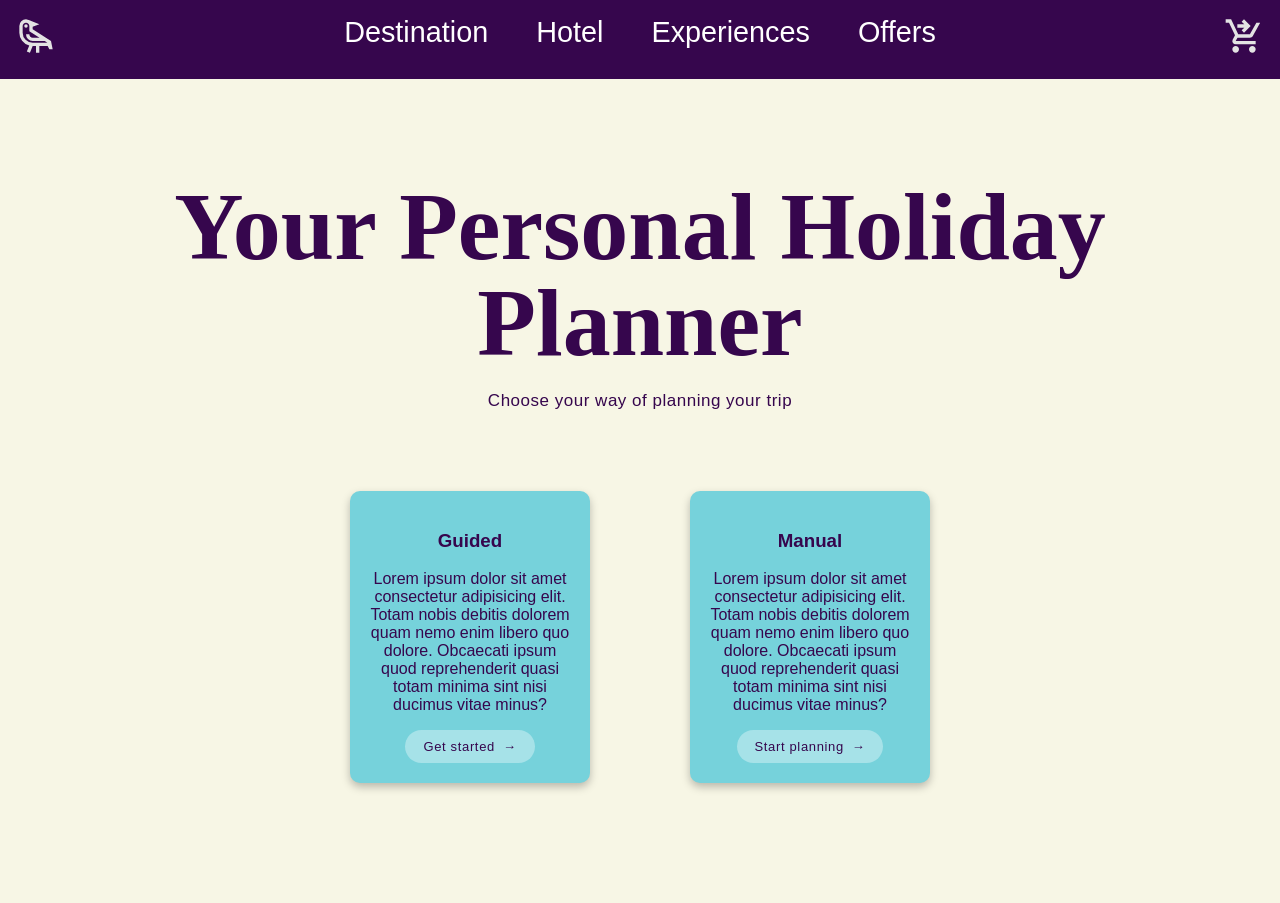
==== Index.html @ 237487a4 "Merge pull request #2 from FanoBrunoB/feat-HeroSection feat: Hero section done" ====
<!DOCTYPE html>
<html lang="en">

<head>
    <meta charset="UTF-8">
    <meta name="viewport" content="width=device-width, initial-scale=1.0">
    <title>Holiday Website</title>
    <link rel="stylesheet" href="/CSS/index.css">
</head>

<body>

    <nav class="main-nav">
        <div class="main-item">
            <div class="item"><img src="assests/logo.svg" alt="" width="40" height="40"></div>
        </div>
        <div class="main-item">
            <div class="item"><a href="#Destination">Destination</a></div>
            <div class="item"><a href="Hotel">Hotel</a></div>
            <div class="item"><a href="Experiences">Experiences</a></div>
            <div class="item"><a href="Offers">Offers</a></div>
        </div>
        <div class="main-item">
            <div class="item"><a href="example.html"><img src="assests/shoppingCart.svg" alt="" width="40" height="40"></a></div>
        </div>
    </nav>


    <section class="heroSection">
        <h1>Your Personal Holiday Planner
        </h1>
        <h3>Choose your way of planning your trip</h3>
        <div class="infoCardGrid">
            <a href="#guided" class="infoCard">

                <div class="infoCardContent">
                    <h3>Guided</h3>
                    <p>Lorem ipsum dolor sit amet consectetur adipisicing elit. Totam nobis debitis dolorem quam nemo enim
                        libero quo dolore. Obcaecati ipsum quod reprehenderit quasi totam minima sint nisi ducimus vitae minus?
                    </p>
                    <span class="infoCardBtn">Get started</span>
                </div>
            </a>
            <a href="#destinationPicker" class="infoCard">
                <div class="infoCardContent">
                    <h3>Manual</h3>
                    <p>Lorem ipsum dolor sit amet consectetur adipisicing elit. Totam nobis debitis dolorem quam nemo enim
                        libero quo dolore. Obcaecati ipsum quod reprehenderit quasi totam minima sint nisi ducimus vitae minus?
                    </p>
                    <span class="infoCardBtn">Start planning</span>
                </div>
            </a>
        </div>
    </section>

</body>

</html>
---- CSS/index.css ----
:root{
    --backgroundColor: #F7F6E5;
    --mainColor: #76D2DB;
    --mainColorDark: #4B9EA8;
    --secondaryColor: #36064D;
    --backgroundShadow: rgba(0, 0, 0, 0.25);
    --backgroundShadowHover: rgba(0, 0, 0, 0.35);
    --whiteColor: white;
}

body{
    background-color: var(--backgroundColor);
    font-family: 'Segoe UI', Tahoma, Geneva, Verdana, sans-serif;
    margin: 0;
    padding: 0;
    color: var(--secondaryColor);
}

/* Hero Section */

.heroSection{
    padding: 6.25rem 0;
    display: flex;
    flex-direction: column;
    align-items: center;
    justify-content: center;
}

.heroSection > h1{
  z-index: 1;
  font-family: 'Playfair Display', serif;
  font-size: clamp(3.25rem, 8vw, 6rem);
  font-weight: 900;
  color: var(--secondaryColor);
  text-align: center;
  line-height: 1;
  margin: 0 0 1.25rem;

  opacity: 0;
  animation: fadeUp 0.7s 0.1s ease forwards;
}

.heroSection > h3 {
  position: relative;
  z-index: 1;
  font-family: 'DM Sans', sans-serif;
  font-size: clamp(0.875rem, 2vw, 1.0625rem);
  font-weight: 400;
  color: var(--secondaryColor);
  opacity: 0;
  text-align: center;
  letter-spacing: 0.03em;
  margin: 0 0 3.75rem;

  animation: fadeUp 0.7s 0.3s ease forwards;
}

.infoCardGrid{
    display: grid;
    grid-template-columns: repeat(2, 1fr);
    gap: 6.25rem;
    padding: 1.25rem;
}

.heroSection a{
    text-decoration: none;
    color: inherit;
}

.infoCard{
    
    max-width: 12.5rem;
    padding: 1.25rem;
    background-color: var(--mainColor);
    color: var(--secondaryColor);
    border-radius: 0.625rem;
    text-align: center;
    box-shadow: 0 0.25rem 0.5rem var(--backgroundShadow);
    transition: all 0.3s ease;
}


.infoCard:hover{
    transform: translateY(-0.5rem) scale(1.02);
  box-shadow: 0 1.25rem 3.25rem var(--backgroundShadowHover);
}

.infoCardContent{
    text-decoration: none;
    color: inherit;
}

.infoCardBtn {
  display: inline-flex;
  align-items: center;
  gap: 0.5rem;
  align-self: flex-start;
  margin-top: auto;
  font-size: 0.8125rem;
  font-weight: 500;
  letter-spacing: 0.05em;
  color: var(--secondaryColor);

  background: rgba(255, 255, 255, 0.35);
  border: none;
  padding: 0.5625rem 1.125rem;
  border-radius: 999px;
  cursor: pointer;
  text-decoration: none;

  transition: all 0.2s ease, gap 0.25s ease;
}
.infoCardBtn::after {
  content: '→';
  transition: transform 0.25s ease;
}
.infoCard:hover .infoCardBtn {
  background: rgba(255, 255, 255, 0.55);
  gap: 0.875rem;
}
.infoCard:hover .infoCardBtn::after {
  transform: translateX(0.1875rem);
}

@keyframes fadeUp {
  from { opacity: 0; transform: translateY(1.5rem); }
  to   { opacity: 1; transform: translateY(0); }
}

.main-nav{
    display: flex;
    background-color: var(--secondaryColor);
    justify-content: space-between;
    
}

.main-item{
    display: flex;
    gap: 1rem;
}

.item{
    font-size: 1.8rem;
    color: var(--whiteColor);
    padding: 1rem;
}

.item a{
    color: var(--whiteColor);   
    text-decoration: none;
}

.item:hover{
    text-decoration: underline;
}
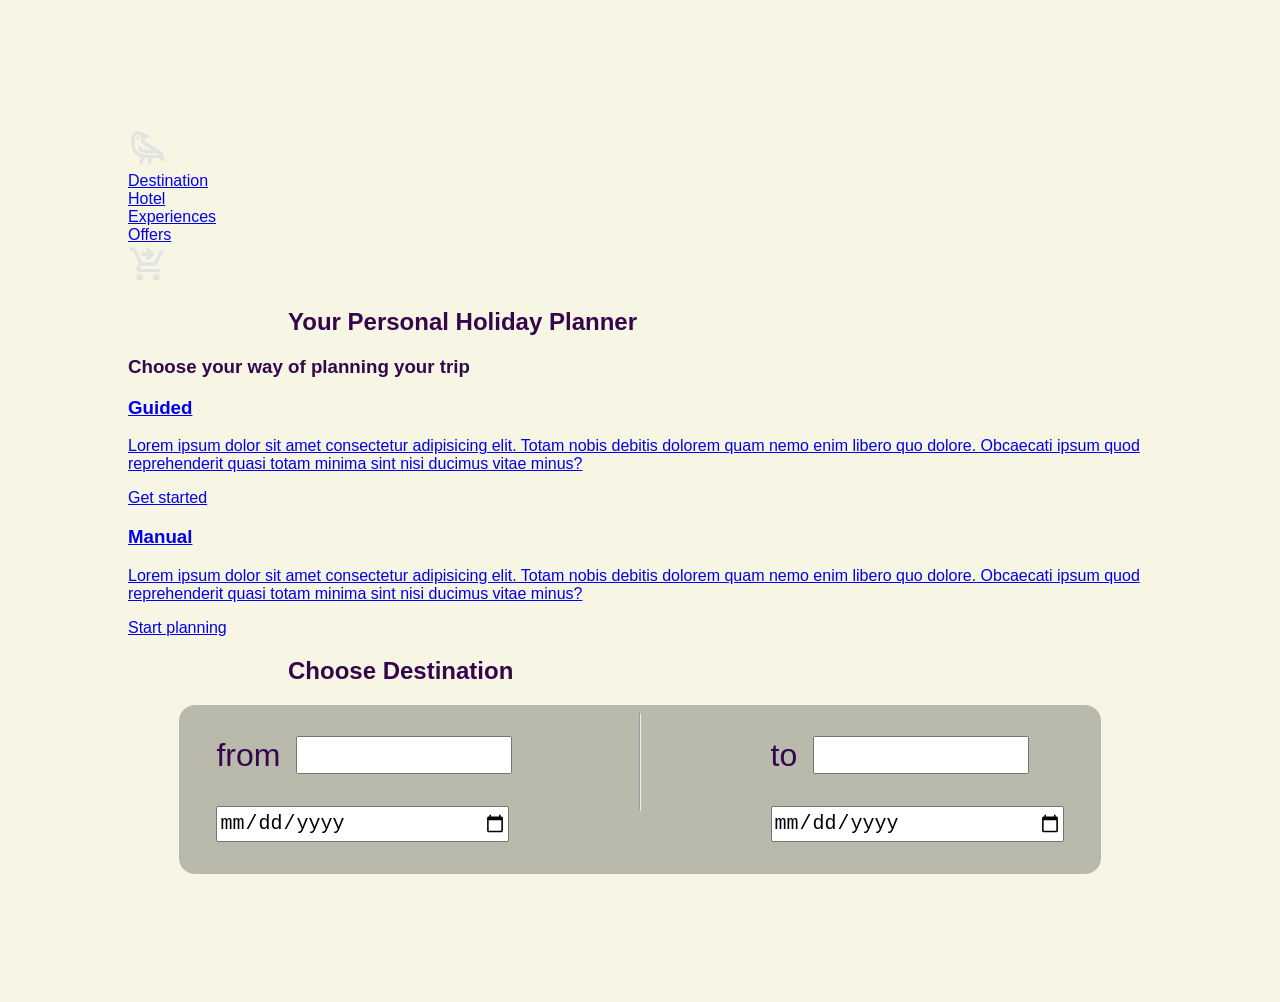
==== commit 060ed6ac: "Merge branch 'main' into feat-landing-page-destination" ====
--- a/Index.html
+++ b/Index.html
@@ -1,4 +1,4 @@
-<!DOCTYPE html>
+<!doctype html>
 <html lang="en">
 
 <head>
@@ -53,6 +53,30 @@
         </div>
     </section>
 
+    <section>
+      <h1>Choose Destination</h1>
+
+      <div class="destination-container" id="destinationPicker">
+        <div>
+          <div class="destination-search">
+            <p>from</p>
+            <input type="text" name="" id="" />
+          </div>
+          <input type="date" class="destination-date-picker" />
+        </div>
+
+        <hr />
+
+        <div>
+          <div class="destination-search">
+            <p>to</p>
+            <input type="text" name="" id="" />
+          </div>
+          <input type="date" class="destination-date-picker" />
+        </div>
+      </div>
+    </section>
+
 </body>
 
-</html>+</html>
--- a/CSS/index.css
+++ b/CSS/index.css
@@ -11,10 +11,55 @@
 body{
     background-color: var(--backgroundColor);
     font-family: 'Segoe UI', Tahoma, Geneva, Verdana, sans-serif;
-    margin: 0;
+    margin: 8rem;
     padding: 0;
     color: var(--secondaryColor);
 }
+
+h1{
+    margin-left: 10rem;
+}
+
+.destination-container{
+    background-color: var(--backgroundShadow);
+    display: grid;
+    grid-template-columns: 3fr 1fr 3fr;
+    gap: 2rem;
+    justify-items: center;
+    padding: 0rem 0 2rem 0;
+    border-radius: 1rem;
+    width: 90%;
+    margin-left: 5%;
+
+    hr{
+        height: 6rem;
+    }
+
+    p{
+        font-size: 2rem;
+    }
+
+    input{
+        height: 2rem;
+        font-size: 1.25rem;
+    }
+
+    input[type="text"] {
+        width: 13rem;
+    }
+}
+
+.destination-search{
+    display: flex;
+    flex-direction: row;
+    align-items: center;
+    gap: 1rem;
+    width: 18rem;
+}
+
+.destination-date-picker{
+    width: 18rem;
+ 
 
 /* Hero Section */
 
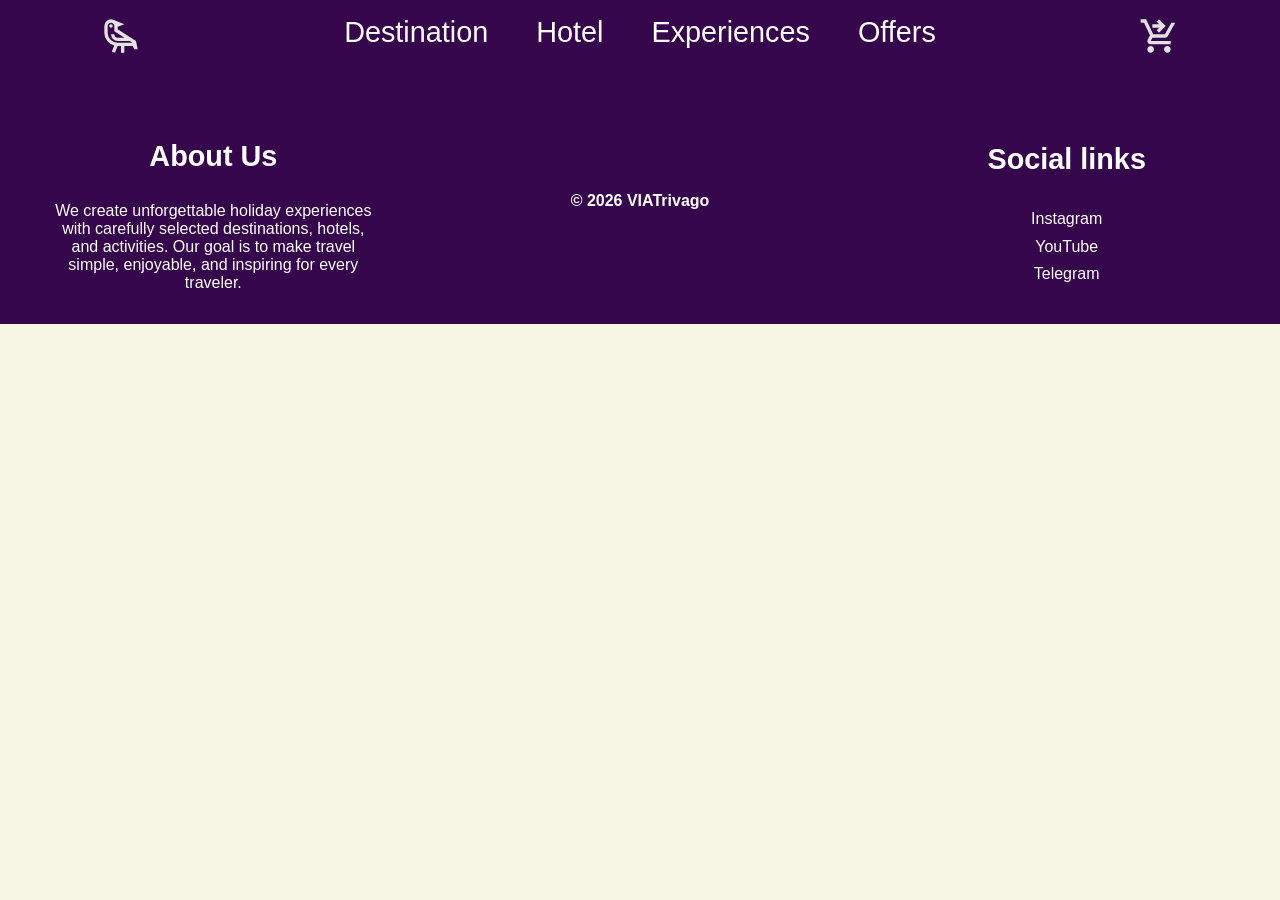
==== commit b1893807: "Feat: adding-footer" ====
--- a/Index.html
+++ b/Index.html
@@ -1,4 +1,4 @@
-<!doctype html>
+<!DOCTYPE html>
 <html lang="en">
 
 <head>
@@ -9,7 +9,6 @@
 </head>
 
 <body>
-
     <nav class="main-nav">
         <div class="main-item">
             <div class="item"><img src="assests/logo.svg" alt="" width="40" height="40"></div>
@@ -25,58 +24,26 @@
         </div>
     </nav>
 
-
-    <section class="heroSection">
-        <h1>Your Personal Holiday Planner
-        </h1>
-        <h3>Choose your way of planning your trip</h3>
-        <div class="infoCardGrid">
-            <a href="#guided" class="infoCard">
-
-                <div class="infoCardContent">
-                    <h3>Guided</h3>
-                    <p>Lorem ipsum dolor sit amet consectetur adipisicing elit. Totam nobis debitis dolorem quam nemo enim
-                        libero quo dolore. Obcaecati ipsum quod reprehenderit quasi totam minima sint nisi ducimus vitae minus?
-                    </p>
-                    <span class="infoCardBtn">Get started</span>
-                </div>
-            </a>
-            <a href="#destinationPicker" class="infoCard">
-                <div class="infoCardContent">
-                    <h3>Manual</h3>
-                    <p>Lorem ipsum dolor sit amet consectetur adipisicing elit. Totam nobis debitis dolorem quam nemo enim
-                        libero quo dolore. Obcaecati ipsum quod reprehenderit quasi totam minima sint nisi ducimus vitae minus?
-                    </p>
-                    <span class="infoCardBtn">Start planning</span>
-                </div>
-            </a>
+    <footer>
+        <div class="footer-div">
+            <h3>About Us</h3>
+            <p>We create unforgettable holiday experiences with carefully selected destinations,
+             hotels, and activities. Our goal is to make travel simple, enjoyable, 
+             and inspiring for every traveler.</p>
         </div>
-    </section>
-
-    <section>
-      <h1>Choose Destination</h1>
-
-      <div class="destination-container" id="destinationPicker">
-        <div>
-          <div class="destination-search">
-            <p>from</p>
-            <input type="text" name="" id="" />
-          </div>
-          <input type="date" class="destination-date-picker" />
+        <div class="footer-div">
+            <p><strong>© 2026 VIATrivago</strong></p>
+        </div>
+        <div class="footer-div">
+            <h3>Social links</h3>
+            <ul>
+                <li>Instagram</li>
+                <li>YouTube</li>
+                <li>Telegram</li>
+            </ul>
         </div>
 
-        <hr />
-
-        <div>
-          <div class="destination-search">
-            <p>to</p>
-            <input type="text" name="" id="" />
-          </div>
-          <input type="date" class="destination-date-picker" />
-        </div>
-      </div>
-    </section>
-
+    </footer>
 </body>
 
-</html>
+</html>
--- a/CSS/index.css
+++ b/CSS/index.css
@@ -11,171 +11,14 @@
 body{
     background-color: var(--backgroundColor);
     font-family: 'Segoe UI', Tahoma, Geneva, Verdana, sans-serif;
-    margin: 8rem;
+    margin: 0;
     padding: 0;
-    color: var(--secondaryColor);
-}
-
-h1{
-    margin-left: 10rem;
-}
-
-.destination-container{
-    background-color: var(--backgroundShadow);
-    display: grid;
-    grid-template-columns: 3fr 1fr 3fr;
-    gap: 2rem;
-    justify-items: center;
-    padding: 0rem 0 2rem 0;
-    border-radius: 1rem;
-    width: 90%;
-    margin-left: 5%;
-
-    hr{
-        height: 6rem;
-    }
-
-    p{
-        font-size: 2rem;
-    }
-
-    input{
-        height: 2rem;
-        font-size: 1.25rem;
-    }
-
-    input[type="text"] {
-        width: 13rem;
-    }
-}
-
-.destination-search{
-    display: flex;
-    flex-direction: row;
-    align-items: center;
-    gap: 1rem;
-    width: 18rem;
-}
-
-.destination-date-picker{
-    width: 18rem;
- 
-
-/* Hero Section */
-
-.heroSection{
-    padding: 6.25rem 0;
-    display: flex;
-    flex-direction: column;
-    align-items: center;
-    justify-content: center;
-}
-
-.heroSection > h1{
-  z-index: 1;
-  font-family: 'Playfair Display', serif;
-  font-size: clamp(3.25rem, 8vw, 6rem);
-  font-weight: 900;
-  color: var(--secondaryColor);
-  text-align: center;
-  line-height: 1;
-  margin: 0 0 1.25rem;
-
-  opacity: 0;
-  animation: fadeUp 0.7s 0.1s ease forwards;
-}
-
-.heroSection > h3 {
-  position: relative;
-  z-index: 1;
-  font-family: 'DM Sans', sans-serif;
-  font-size: clamp(0.875rem, 2vw, 1.0625rem);
-  font-weight: 400;
-  color: var(--secondaryColor);
-  opacity: 0;
-  text-align: center;
-  letter-spacing: 0.03em;
-  margin: 0 0 3.75rem;
-
-  animation: fadeUp 0.7s 0.3s ease forwards;
-}
-
-.infoCardGrid{
-    display: grid;
-    grid-template-columns: repeat(2, 1fr);
-    gap: 6.25rem;
-    padding: 1.25rem;
-}
-
-.heroSection a{
-    text-decoration: none;
-    color: inherit;
-}
-
-.infoCard{
-    
-    max-width: 12.5rem;
-    padding: 1.25rem;
-    background-color: var(--mainColor);
-    color: var(--secondaryColor);
-    border-radius: 0.625rem;
-    text-align: center;
-    box-shadow: 0 0.25rem 0.5rem var(--backgroundShadow);
-    transition: all 0.3s ease;
-}
-
-
-.infoCard:hover{
-    transform: translateY(-0.5rem) scale(1.02);
-  box-shadow: 0 1.25rem 3.25rem var(--backgroundShadowHover);
-}
-
-.infoCardContent{
-    text-decoration: none;
-    color: inherit;
-}
-
-.infoCardBtn {
-  display: inline-flex;
-  align-items: center;
-  gap: 0.5rem;
-  align-self: flex-start;
-  margin-top: auto;
-  font-size: 0.8125rem;
-  font-weight: 500;
-  letter-spacing: 0.05em;
-  color: var(--secondaryColor);
-
-  background: rgba(255, 255, 255, 0.35);
-  border: none;
-  padding: 0.5625rem 1.125rem;
-  border-radius: 999px;
-  cursor: pointer;
-  text-decoration: none;
-
-  transition: all 0.2s ease, gap 0.25s ease;
-}
-.infoCardBtn::after {
-  content: '→';
-  transition: transform 0.25s ease;
-}
-.infoCard:hover .infoCardBtn {
-  background: rgba(255, 255, 255, 0.55);
-  gap: 0.875rem;
-}
-.infoCard:hover .infoCardBtn::after {
-  transform: translateX(0.1875rem);
-}
-
-@keyframes fadeUp {
-  from { opacity: 0; transform: translateY(1.5rem); }
-  to   { opacity: 1; transform: translateY(0); }
 }
 
 .main-nav{
     display: flex;
     background-color: var(--secondaryColor);
-    justify-content: space-between;
+    justify-content: space-around;
     
 }
 
@@ -197,4 +40,35 @@
 
 .item:hover{
     text-decoration: underline;
+}
+
+footer {
+    display: flex;
+    background-color: var(--secondaryColor);
+    justify-content: space-around;
+    color: var(--whiteColor);
+    align-items: center;
+    text-align: center;
+}
+.footer-div{
+    flex: 1;
+    padding: 2rem;
+}
+footer h3{
+    font-size: 1.8rem;
+}
+
+footer p{
+    max-width: 20rem;
+    margin: 0 auto;
+    font-size: 1rem;
+}
+footer ul {
+    list-style: none;
+    padding: 0;
+    margin: 0;
+    text-align: center;
+}
+footer li {
+    padding: 0.3rem;
 }
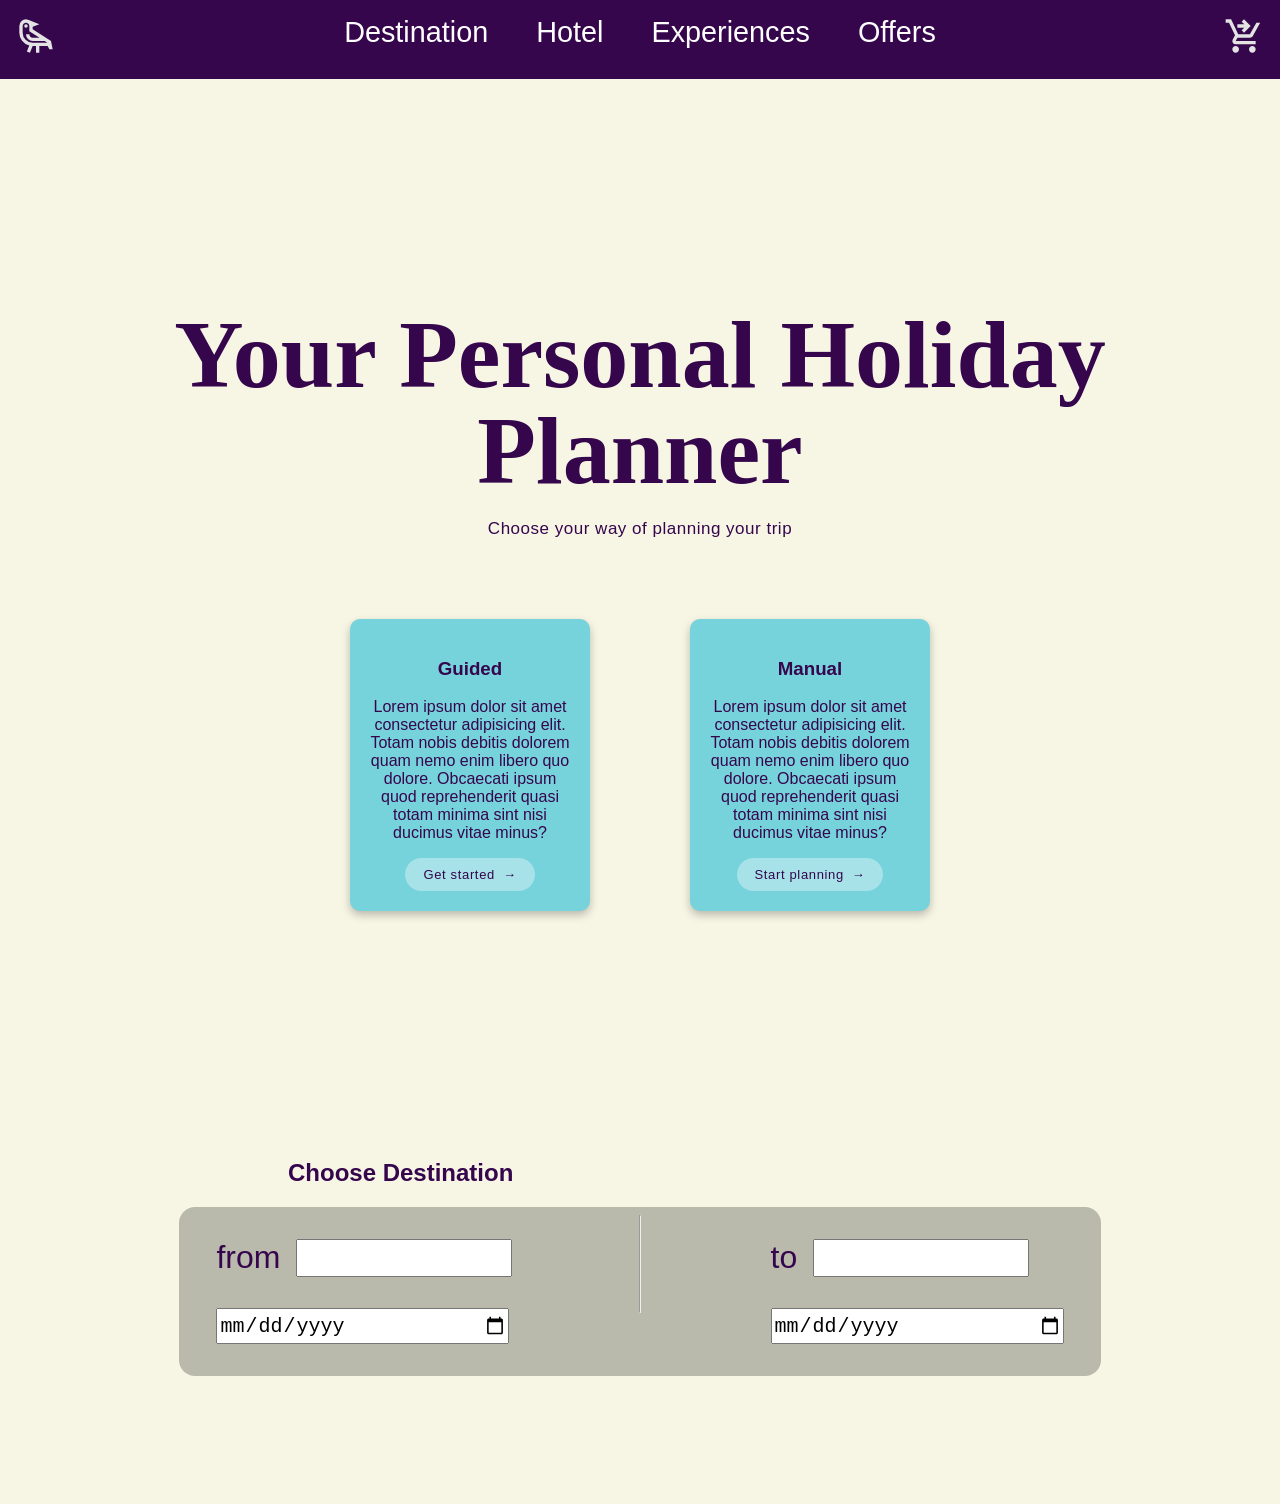
==== commit 4c42530a: "Merge pull request #3 from FanoBrunoB/feat-landing-page-destination Feat landing page destination" ====
--- a/Index.html
+++ b/Index.html
@@ -1,4 +1,4 @@
-<!DOCTYPE html>
+<!doctype html>
 <html lang="en">
 
 <head>
@@ -9,6 +9,7 @@
 </head>
 
 <body>
+
     <nav class="main-nav">
         <div class="main-item">
             <div class="item"><img src="assests/logo.svg" alt="" width="40" height="40"></div>
@@ -24,26 +25,58 @@
         </div>
     </nav>
 
-    <footer>
-        <div class="footer-div">
-            <h3>About Us</h3>
-            <p>We create unforgettable holiday experiences with carefully selected destinations,
-             hotels, and activities. Our goal is to make travel simple, enjoyable, 
-             and inspiring for every traveler.</p>
+
+    <section class="heroSection">
+        <h1>Your Personal Holiday Planner
+        </h1>
+        <h3>Choose your way of planning your trip</h3>
+        <div class="infoCardGrid">
+            <a href="#guided" class="infoCard">
+
+                <div class="infoCardContent">
+                    <h3>Guided</h3>
+                    <p>Lorem ipsum dolor sit amet consectetur adipisicing elit. Totam nobis debitis dolorem quam nemo enim
+                        libero quo dolore. Obcaecati ipsum quod reprehenderit quasi totam minima sint nisi ducimus vitae minus?
+                    </p>
+                    <span class="infoCardBtn">Get started</span>
+                </div>
+            </a>
+            <a href="#destinationPicker" class="infoCard">
+                <div class="infoCardContent">
+                    <h3>Manual</h3>
+                    <p>Lorem ipsum dolor sit amet consectetur adipisicing elit. Totam nobis debitis dolorem quam nemo enim
+                        libero quo dolore. Obcaecati ipsum quod reprehenderit quasi totam minima sint nisi ducimus vitae minus?
+                    </p>
+                    <span class="infoCardBtn">Start planning</span>
+                </div>
+            </a>
         </div>
-        <div class="footer-div">
-            <p><strong>© 2026 VIATrivago</strong></p>
-        </div>
-        <div class="footer-div">
-            <h3>Social links</h3>
-            <ul>
-                <li>Instagram</li>
-                <li>YouTube</li>
-                <li>Telegram</li>
-            </ul>
+    </section>
+
+    <section>
+      <h1>Choose Destination</h1>
+
+      <div class="destination-container" id="destinationPicker">
+        <div>
+          <div class="destination-search">
+            <p>from</p>
+            <input type="text" name="" id="" />
+          </div>
+          <input type="date" class="destination-date-picker" />
         </div>
 
-    </footer>
+        <hr />
+
+        <div>
+          <div class="destination-search">
+            <p>to</p>
+            <input type="text" name="" id="" />
+          </div>
+          <input type="date" class="destination-date-picker" />
+        </div>
+      </div>
+    </section>
+
 </body>
 
-</html>+</html>
--- a/CSS/index.css
+++ b/CSS/index.css
@@ -1,74 +1,209 @@
-:root{
-    --backgroundColor: #F7F6E5;
-    --mainColor: #76D2DB;
-    --mainColorDark: #4B9EA8;
-    --secondaryColor: #36064D;
-    --backgroundShadow: rgba(0, 0, 0, 0.25);
-    --backgroundShadowHover: rgba(0, 0, 0, 0.35);
-    --whiteColor: white;
-}
-
-body{
-    background-color: var(--backgroundColor);
-    font-family: 'Segoe UI', Tahoma, Geneva, Verdana, sans-serif;
-    margin: 0;
-    padding: 0;
-}
-
-.main-nav{
-    display: flex;
-    background-color: var(--secondaryColor);
-    justify-content: space-around;
-    
-}
-
-.main-item{
-    display: flex;
-    gap: 1rem;
-}
-
-.item{
-    font-size: 1.8rem;
-    color: var(--whiteColor);
-    padding: 1rem;
-}
-
-.item a{
-    color: var(--whiteColor);   
-    text-decoration: none;
-}
-
-.item:hover{
-    text-decoration: underline;
-}
-
-footer {
-    display: flex;
-    background-color: var(--secondaryColor);
-    justify-content: space-around;
-    color: var(--whiteColor);
-    align-items: center;
-    text-align: center;
-}
-.footer-div{
-    flex: 1;
-    padding: 2rem;
-}
-footer h3{
-    font-size: 1.8rem;
-}
-
-footer p{
-    max-width: 20rem;
-    margin: 0 auto;
-    font-size: 1rem;
-}
-footer ul {
-    list-style: none;
-    padding: 0;
-    margin: 0;
-    text-align: center;
-}
-footer li {
-    padding: 0.3rem;
-}+:root {
+  --backgroundColor: #f7f6e5;
+  --mainColor: #76d2db;
+  --mainColorDark: #4b9ea8;
+  --secondaryColor: #36064d;
+  --backgroundShadow: rgba(0, 0, 0, 0.25);
+  --backgroundShadowHover: rgba(0, 0, 0, 0.35);
+  --whiteColor: white;
+}
+
+body {
+  background-color: var(--backgroundColor);
+  font-family: "Segoe UI", Tahoma, Geneva, Verdana, sans-serif;
+  margin: 0rem;
+  padding: 0;
+  color: var(--secondaryColor);
+
+  section{
+    margin: 8rem;
+  }
+}
+
+h1 {
+  margin-left: 10rem;
+}
+
+.destination-container {
+  background-color: var(--backgroundShadow);
+  display: grid;
+  grid-template-columns: 3fr 1fr 3fr;
+  gap: 2rem;
+  justify-items: center;
+  padding: 0rem 0 2rem 0;
+  border-radius: 1rem;
+  width: 90%;
+  margin-left: 5%;
+
+  hr {
+    height: 6rem;
+  }
+
+  p {
+    font-size: 2rem;
+  }
+
+  input {
+    height: 2rem;
+    font-size: 1.25rem;
+  }
+
+  input[type="text"] {
+    width: 13rem;
+  }
+}
+
+.destination-search {
+  display: flex;
+  flex-direction: row;
+  align-items: center;
+  gap: 1rem;
+  width: 18rem;
+}
+
+.destination-date-picker {
+  width: 18rem;
+}
+
+/* Hero Section */
+
+.heroSection {
+  padding: 6.25rem 0;
+  display: flex;
+  flex-direction: column;
+  align-items: center;
+  justify-content: center;
+}
+
+.heroSection > h1 {
+  z-index: 1;
+  font-family: "Playfair Display", serif;
+  font-size: clamp(3.25rem, 8vw, 6rem);
+  font-weight: 900;
+  color: var(--secondaryColor);
+  text-align: center;
+  line-height: 1;
+  margin: 0 0 1.25rem;
+
+  opacity: 0;
+  animation: fadeUp 0.7s 0.1s ease forwards;
+}
+
+.heroSection > h3 {
+  position: relative;
+  z-index: 1;
+  font-family: "DM Sans", sans-serif;
+  font-size: clamp(0.875rem, 2vw, 1.0625rem);
+  font-weight: 400;
+  color: var(--secondaryColor);
+  opacity: 0;
+  text-align: center;
+  letter-spacing: 0.03em;
+  margin: 0 0 3.75rem;
+
+  animation: fadeUp 0.7s 0.3s ease forwards;
+}
+
+.infoCardGrid {
+  display: grid;
+  grid-template-columns: repeat(2, 1fr);
+  gap: 6.25rem;
+  padding: 1.25rem;
+}
+
+.heroSection a {
+  text-decoration: none;
+  color: inherit;
+}
+
+.infoCard {
+  max-width: 12.5rem;
+  padding: 1.25rem;
+  background-color: var(--mainColor);
+  color: var(--secondaryColor);
+  border-radius: 0.625rem;
+  text-align: center;
+  box-shadow: 0 0.25rem 0.5rem var(--backgroundShadow);
+  transition: all 0.3s ease;
+}
+
+.infoCard:hover {
+  transform: translateY(-0.5rem) scale(1.02);
+  box-shadow: 0 1.25rem 3.25rem var(--backgroundShadowHover);
+}
+
+.infoCardContent {
+  text-decoration: none;
+  color: inherit;
+}
+
+.infoCardBtn {
+  display: inline-flex;
+  align-items: center;
+  gap: 0.5rem;
+  align-self: flex-start;
+  margin-top: auto;
+  font-size: 0.8125rem;
+  font-weight: 500;
+  letter-spacing: 0.05em;
+  color: var(--secondaryColor);
+
+  background: rgba(255, 255, 255, 0.35);
+  border: none;
+  padding: 0.5625rem 1.125rem;
+  border-radius: 999px;
+  cursor: pointer;
+  text-decoration: none;
+
+  transition:
+    all 0.2s ease,
+    gap 0.25s ease;
+}
+.infoCardBtn::after {
+  content: "→";
+  transition: transform 0.25s ease;
+}
+.infoCard:hover .infoCardBtn {
+  background: rgba(255, 255, 255, 0.55);
+  gap: 0.875rem;
+}
+.infoCard:hover .infoCardBtn::after {
+  transform: translateX(0.1875rem);
+}
+
+@keyframes fadeUp {
+  from {
+    opacity: 0;
+    transform: translateY(1.5rem);
+  }
+  to {
+    opacity: 1;
+    transform: translateY(0);
+  }
+}
+
+.main-nav {
+  display: flex;
+  background-color: var(--secondaryColor);
+  justify-content: space-between;
+}
+
+.main-item {
+  display: flex;
+  gap: 1rem;
+}
+
+.item {
+  font-size: 1.8rem;
+  color: var(--whiteColor);
+  padding: 1rem;
+}
+
+.item a {
+  color: var(--whiteColor);
+  text-decoration: none;
+}
+
+.item:hover {
+  text-decoration: underline;
+}
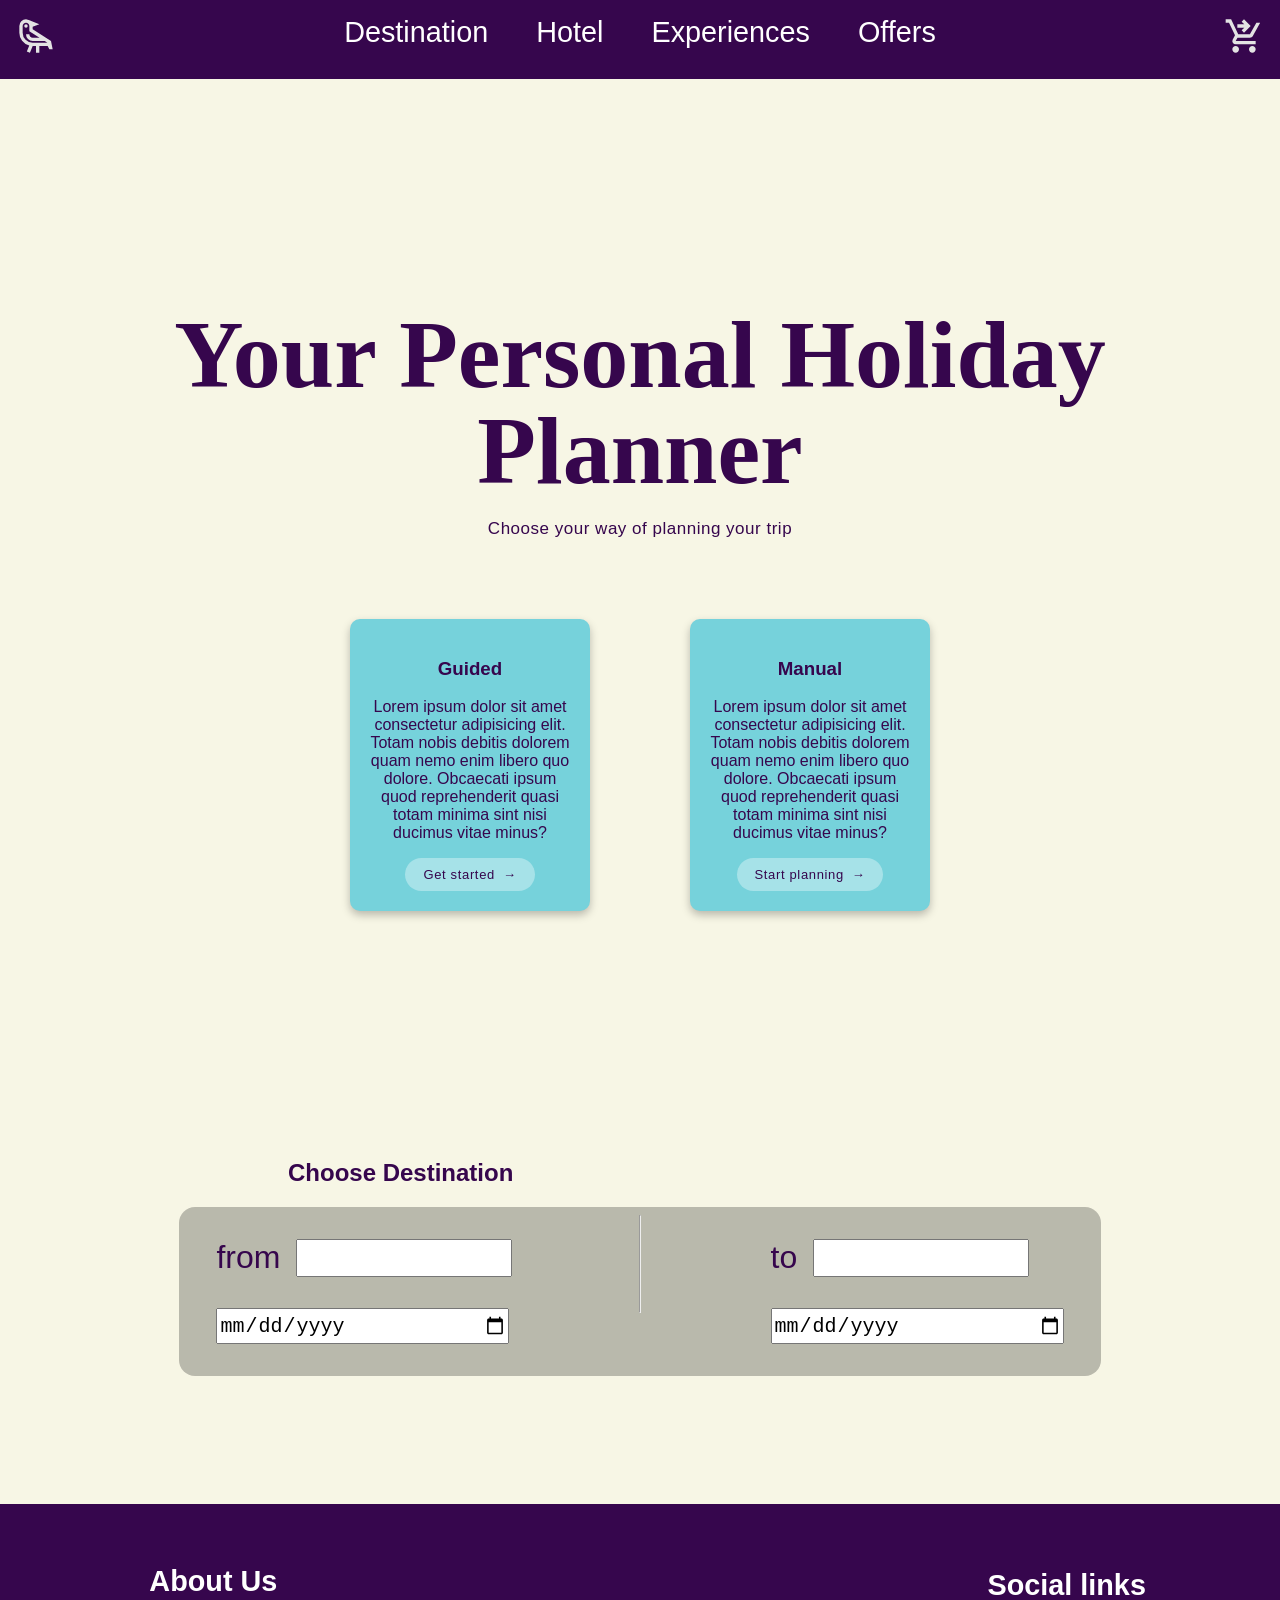
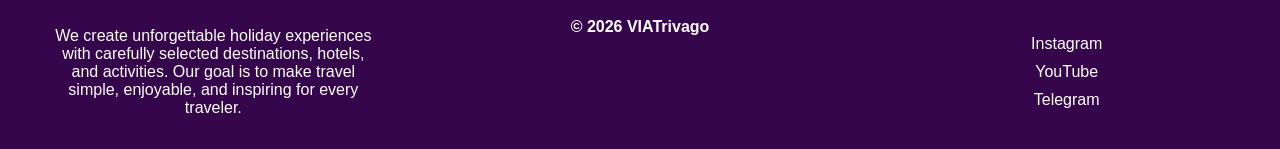
==== commit 086e97ae: "Merge branch 'main' into feat-adding-footer" ====
--- a/Index.html
+++ b/Index.html
@@ -76,7 +76,26 @@
         </div>
       </div>
     </section>
+ <footer>
+        <div class="footer-div">
+            <h3>About Us</h3>
+            <p>We create unforgettable holiday experiences with carefully selected destinations,
+             hotels, and activities. Our goal is to make travel simple, enjoyable, 
+             and inspiring for every traveler.</p>
+        </div>
+        <div class="footer-div">
+            <p><strong>© 2026 VIATrivago</strong></p>
+        </div>
+        <div class="footer-div">
+            <h3>Social links</h3>
+            <ul>
+                <li>Instagram</li>
+                <li>YouTube</li>
+                <li>Telegram</li>
+            </ul>
+        </div>
 
+    </footer>
 </body>
 
 </html>
--- a/CSS/index.css
+++ b/CSS/index.css
@@ -20,6 +20,11 @@
   }
 }
 
+.main-nav{
+    display: flex;
+    background-color: var(--secondaryColor);
+    justify-content: space-around;}
+    
 h1 {
   margin-left: 10rem;
 }
@@ -65,6 +70,40 @@
   width: 18rem;
 }
 
+.item:hover{
+    text-decoration: underline;
+}
+
+footer {
+    display: flex;
+    background-color: var(--secondaryColor);
+    justify-content: space-around;
+    color: var(--whiteColor);
+    align-items: center;
+    text-align: center;
+}
+.footer-div{
+    flex: 1;
+    padding: 2rem;
+}
+footer h3{
+    font-size: 1.8rem;
+}
+
+footer p{
+    max-width: 20rem;
+    margin: 0 auto;
+    font-size: 1rem;
+}
+footer ul {
+    list-style: none;
+    padding: 0;
+    margin: 0;
+    text-align: center;
+}
+footer li {
+    padding: 0.3rem;
+}
 /* Hero Section */
 
 .heroSection {
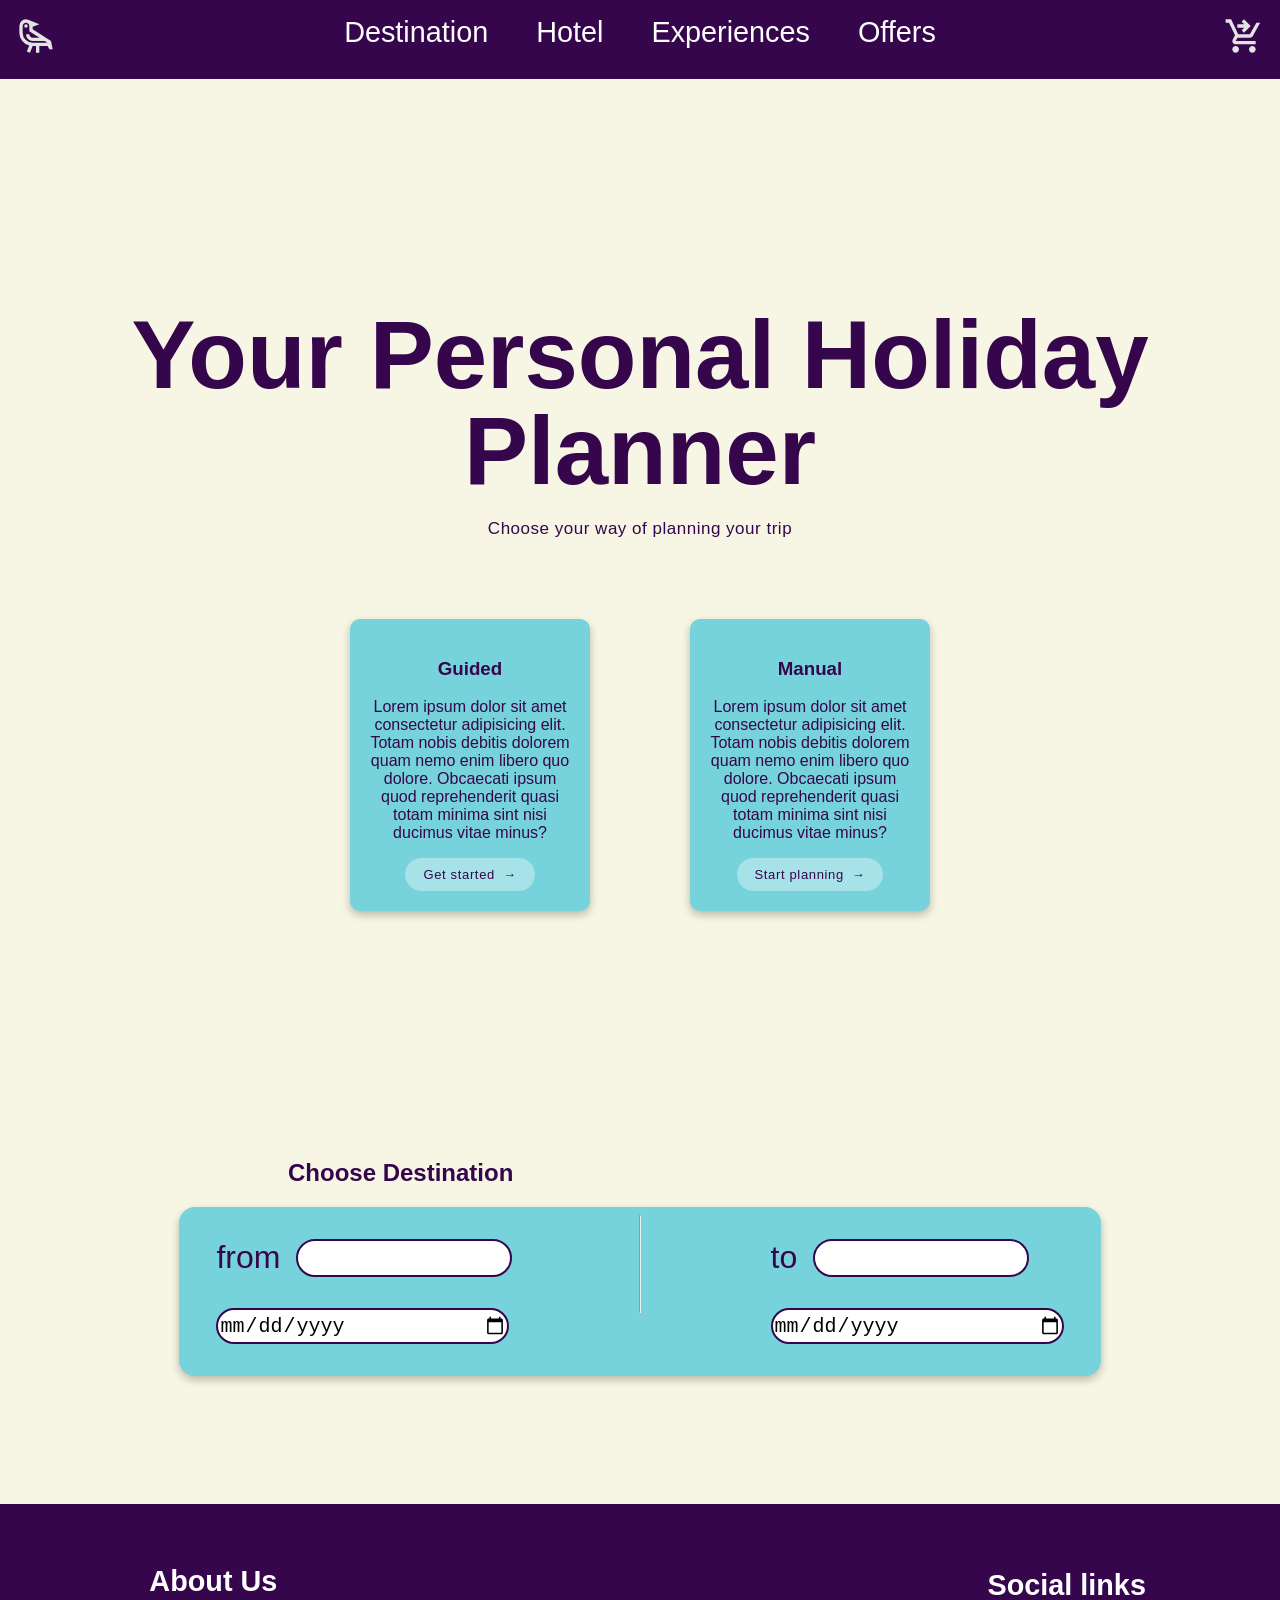
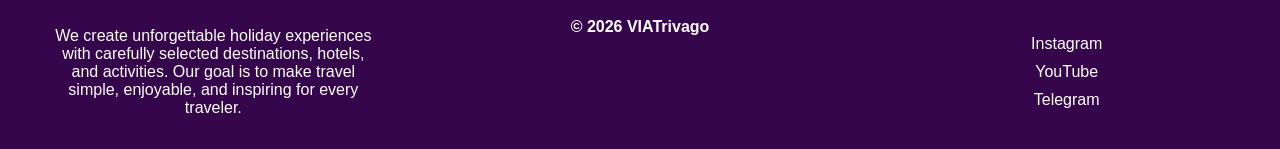
==== commit 590f182e: "feat: first commit done" ====
--- a/Index.html
+++ b/Index.html
@@ -1,56 +1,65 @@
 <!doctype html>
 <html lang="en">
+  <head>
+    <meta charset="UTF-8" />
+    <meta name="viewport" content="width=device-width, initial-scale=1.0" />
+    <title>Holiday Website</title>
+    <link rel="stylesheet" href="/CSS/index.css" />
+  </head>
 
-<head>
-    <meta charset="UTF-8">
-    <meta name="viewport" content="width=device-width, initial-scale=1.0">
-    <title>Holiday Website</title>
-    <link rel="stylesheet" href="/CSS/index.css">
-</head>
-
-<body>
-
+  <body>
     <nav class="main-nav">
-        <div class="main-item">
-            <div class="item"><img src="assests/logo.svg" alt="" width="40" height="40"></div>
+      <div class="main-item">
+        <div class="item">
+          <a href="/Index.html">
+                <img src="../assests/logo.svg" alt="" width="40" height="40" />
+            </a>
         </div>
-        <div class="main-item">
-            <div class="item"><a href="#Destination">Destination</a></div>
-            <div class="item"><a href="Hotel">Hotel</a></div>
-            <div class="item"><a href="Experiences">Experiences</a></div>
-            <div class="item"><a href="Offers">Offers</a></div>
+      </div>
+      <div class="main-item">
+        <div class="item"><a href="/HTML/Destination.html">Destination</a></div>
+        <div class="item"><a href="Hotel">Hotel</a></div>
+        <div class="item"><a href="Experiences">Experiences</a></div>
+        <div class="item"><a href="Offers">Offers</a></div>
+      </div>
+      <div class="main-item">
+        <div class="item">
+          <a href="example.html"
+            ><img src="assests/shoppingCart.svg" alt="" width="40" height="40"
+          /></a>
         </div>
-        <div class="main-item">
-            <div class="item"><a href="example.html"><img src="assests/shoppingCart.svg" alt="" width="40" height="40"></a></div>
-        </div>
+      </div>
     </nav>
 
-
     <section class="heroSection">
-        <h1>Your Personal Holiday Planner
-        </h1>
-        <h3>Choose your way of planning your trip</h3>
-        <div class="infoCardGrid">
-            <a href="#guided" class="infoCard">
-
-                <div class="infoCardContent">
-                    <h3>Guided</h3>
-                    <p>Lorem ipsum dolor sit amet consectetur adipisicing elit. Totam nobis debitis dolorem quam nemo enim
-                        libero quo dolore. Obcaecati ipsum quod reprehenderit quasi totam minima sint nisi ducimus vitae minus?
-                    </p>
-                    <span class="infoCardBtn">Get started</span>
-                </div>
-            </a>
-            <a href="#destinationPicker" class="infoCard">
-                <div class="infoCardContent">
-                    <h3>Manual</h3>
-                    <p>Lorem ipsum dolor sit amet consectetur adipisicing elit. Totam nobis debitis dolorem quam nemo enim
-                        libero quo dolore. Obcaecati ipsum quod reprehenderit quasi totam minima sint nisi ducimus vitae minus?
-                    </p>
-                    <span class="infoCardBtn">Start planning</span>
-                </div>
-            </a>
-        </div>
+      <h1>Your Personal Holiday Planner</h1>
+      <h3>Choose your way of planning your trip</h3>
+      <div class="infoCardGrid">
+        <a href="#guided" class="infoCard">
+          <div class="infoCardContent">
+            <h3>Guided</h3>
+            <p>
+              Lorem ipsum dolor sit amet consectetur adipisicing elit. Totam
+              nobis debitis dolorem quam nemo enim libero quo dolore. Obcaecati
+              ipsum quod reprehenderit quasi totam minima sint nisi ducimus
+              vitae minus?
+            </p>
+            <span class="infoCardBtn">Get started</span>
+          </div>
+        </a>
+        <a href="#destinationPicker" class="infoCard">
+          <div class="infoCardContent">
+            <h3>Manual</h3>
+            <p>
+              Lorem ipsum dolor sit amet consectetur adipisicing elit. Totam
+              nobis debitis dolorem quam nemo enim libero quo dolore. Obcaecati
+              ipsum quod reprehenderit quasi totam minima sint nisi ducimus
+              vitae minus?
+            </p>
+            <span class="infoCardBtn">Start planning</span>
+          </div>
+        </a>
+      </div>
     </section>
 
     <section>
@@ -76,26 +85,26 @@
         </div>
       </div>
     </section>
- <footer>
-        <div class="footer-div">
-            <h3>About Us</h3>
-            <p>We create unforgettable holiday experiences with carefully selected destinations,
-             hotels, and activities. Our goal is to make travel simple, enjoyable, 
-             and inspiring for every traveler.</p>
-        </div>
-        <div class="footer-div">
-            <p><strong>© 2026 VIATrivago</strong></p>
-        </div>
-        <div class="footer-div">
-            <h3>Social links</h3>
-            <ul>
-                <li>Instagram</li>
-                <li>YouTube</li>
-                <li>Telegram</li>
-            </ul>
-        </div>
-
+    <footer>
+      <div class="footer-div">
+        <h3>About Us</h3>
+        <p>
+          We create unforgettable holiday experiences with carefully selected
+          destinations, hotels, and activities. Our goal is to make travel
+          simple, enjoyable, and inspiring for every traveler.
+        </p>
+      </div>
+      <div class="footer-div">
+        <p><strong>© 2026 VIATrivago</strong></p>
+      </div>
+      <div class="footer-div">
+        <h3>Social links</h3>
+        <ul>
+          <li>Instagram</li>
+          <li>YouTube</li>
+          <li>Telegram</li>
+        </ul>
+      </div>
     </footer>
-</body>
-
+  </body>
 </html>
--- a/CSS/index.css
+++ b/CSS/index.css
@@ -8,6 +8,10 @@
   --whiteColor: white;
 }
 
+*{
+    scroll-behavior: smooth;
+}
+
 body {
   background-color: var(--backgroundColor);
   font-family: "Segoe UI", Tahoma, Geneva, Verdana, sans-serif;
@@ -15,22 +19,24 @@
   padding: 0;
   color: var(--secondaryColor);
 
-  section{
+  section {
     margin: 8rem;
   }
 }
 
-.main-nav{
-    display: flex;
-    background-color: var(--secondaryColor);
-    justify-content: space-around;}
-    
+.main-nav {
+  display: flex;
+  background-color: var(--secondaryColor);
+  justify-content: space-around;
+}
+
 h1 {
   margin-left: 10rem;
 }
 
 .destination-container {
-  background-color: var(--backgroundShadow);
+  background-color: var(--mainColor);
+  box-shadow: 0 0.25rem 0.5rem var(--backgroundShadow);
   display: grid;
   grid-template-columns: 3fr 1fr 3fr;
   gap: 2rem;
@@ -49,12 +55,15 @@
   }
 
   input {
+    border: 2px solid var(--secondaryColor);
+    border-radius: 1.2rem; ;
     height: 2rem;
     font-size: 1.25rem;
   }
 
   input[type="text"] {
     width: 13rem;
+    background-color: var(--whiteColor);
   }
 }
 
@@ -70,39 +79,39 @@
   width: 18rem;
 }
 
-.item:hover{
-    text-decoration: underline;
+.item:hover {
+  text-decoration: underline;
 }
 
 footer {
-    display: flex;
-    background-color: var(--secondaryColor);
-    justify-content: space-around;
-    color: var(--whiteColor);
-    align-items: center;
-    text-align: center;
-}
-.footer-div{
-    flex: 1;
-    padding: 2rem;
-}
-footer h3{
-    font-size: 1.8rem;
-}
-
-footer p{
-    max-width: 20rem;
-    margin: 0 auto;
-    font-size: 1rem;
+  display: flex;
+  background-color: var(--secondaryColor);
+  justify-content: space-around;
+  color: var(--whiteColor);
+  align-items: center;
+  text-align: center;
+}
+.footer-div {
+  flex: 1;
+  padding: 2rem;
+}
+footer h3 {
+  font-size: 1.8rem;
+}
+
+footer p {
+  max-width: 20rem;
+  margin: 0 auto;
+  font-size: 1rem;
 }
 footer ul {
-    list-style: none;
-    padding: 0;
-    margin: 0;
-    text-align: center;
+  list-style: none;
+  padding: 0;
+  margin: 0;
+  text-align: center;
 }
 footer li {
-    padding: 0.3rem;
+  padding: 0.3rem;
 }
 /* Hero Section */
 
@@ -116,7 +125,7 @@
 
 .heroSection > h1 {
   z-index: 1;
-  font-family: "Playfair Display", serif;
+  font-family: 'Segoe UI', Tahoma, Geneva, Verdana, sans-serif;
   font-size: clamp(3.25rem, 8vw, 6rem);
   font-weight: 900;
   color: var(--secondaryColor);
@@ -131,7 +140,7 @@
 .heroSection > h3 {
   position: relative;
   z-index: 1;
-  font-family: "DM Sans", sans-serif;
+  font-family: 'Segoe UI', Tahoma, Geneva, Verdana, sans-serif;
   font-size: clamp(0.875rem, 2vw, 1.0625rem);
   font-weight: 400;
   color: var(--secondaryColor);
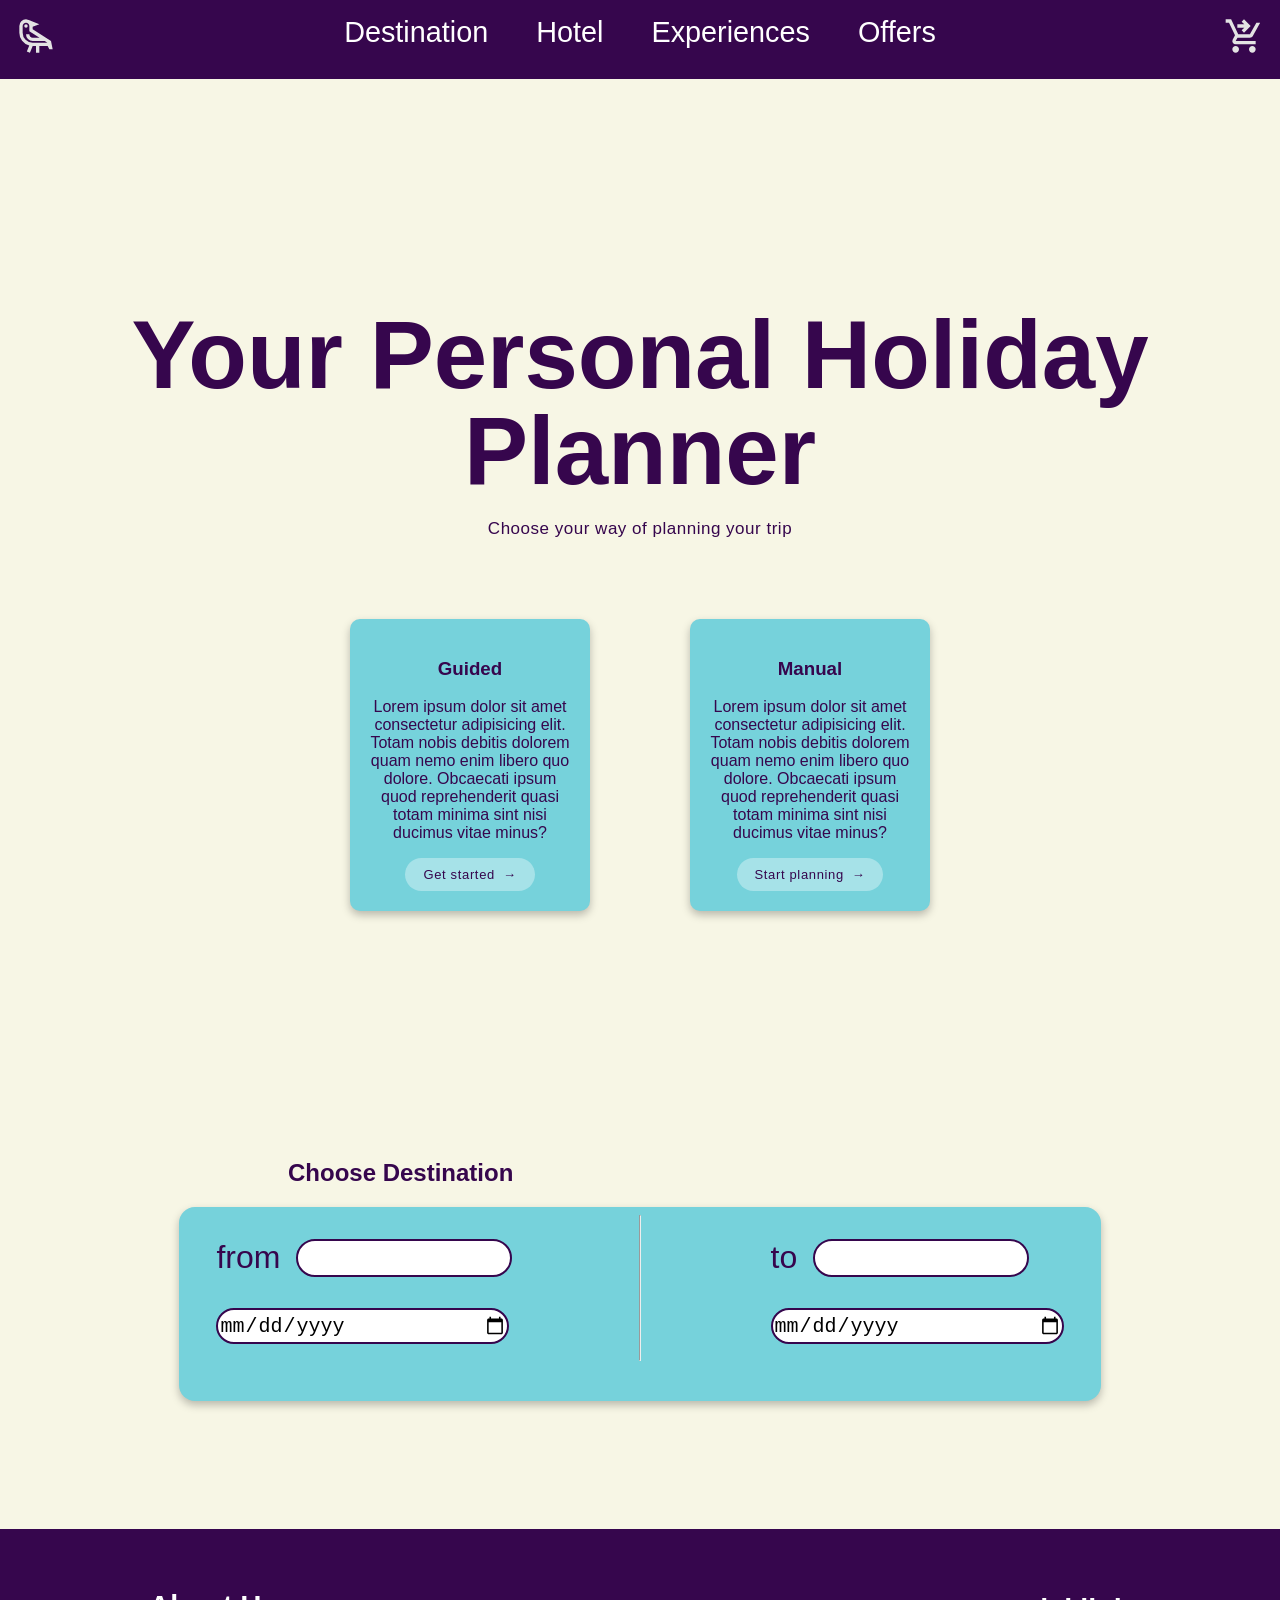
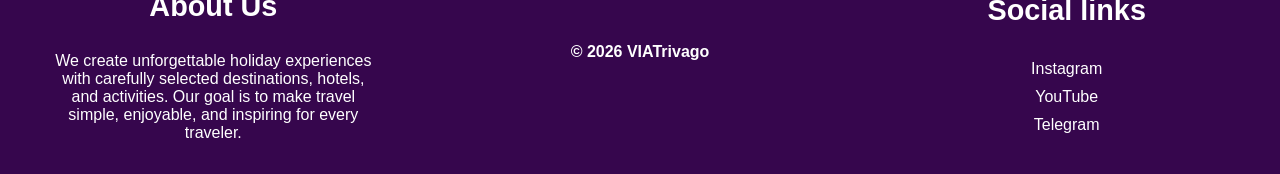
==== commit 0d5b5ca1: "fix: missing link" ====
--- a/Index.html
+++ b/Index.html
@@ -18,7 +18,7 @@
       </div>
       <div class="main-item">
         <div class="item"><a href="/HTML/Destination.html">Destination</a></div>
-        <div class="item"><a href="Hotel">Hotel</a></div>
+        <div class="item"><a href="/HTML/Hotel.html">Hotel</a></div>
         <div class="item"><a href="Experiences">Experiences</a></div>
         <div class="item"><a href="Offers">Offers</a></div>
       </div>
--- a/CSS/index.css
+++ b/CSS/index.css
@@ -47,7 +47,7 @@
   margin-left: 5%;
 
   hr {
-    height: 6rem;
+    height: 9rem;
   }
 
   p {
